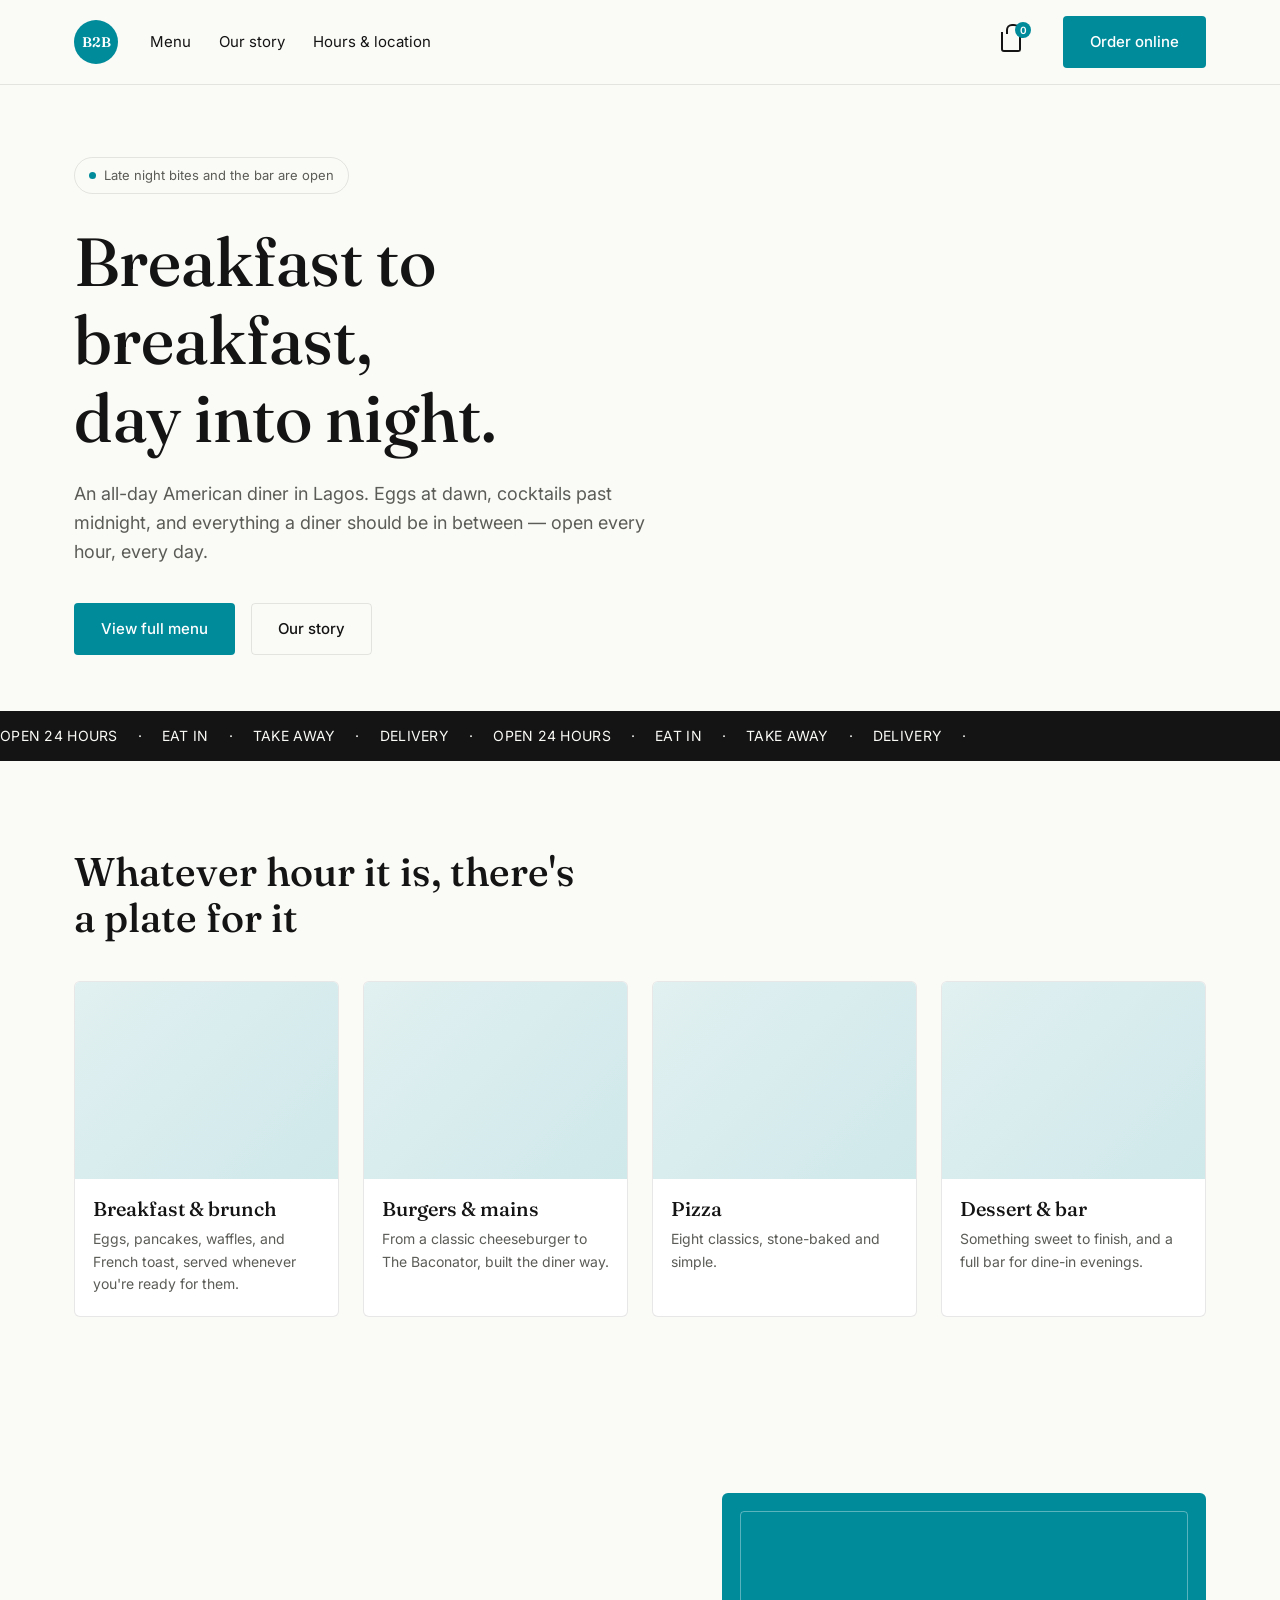
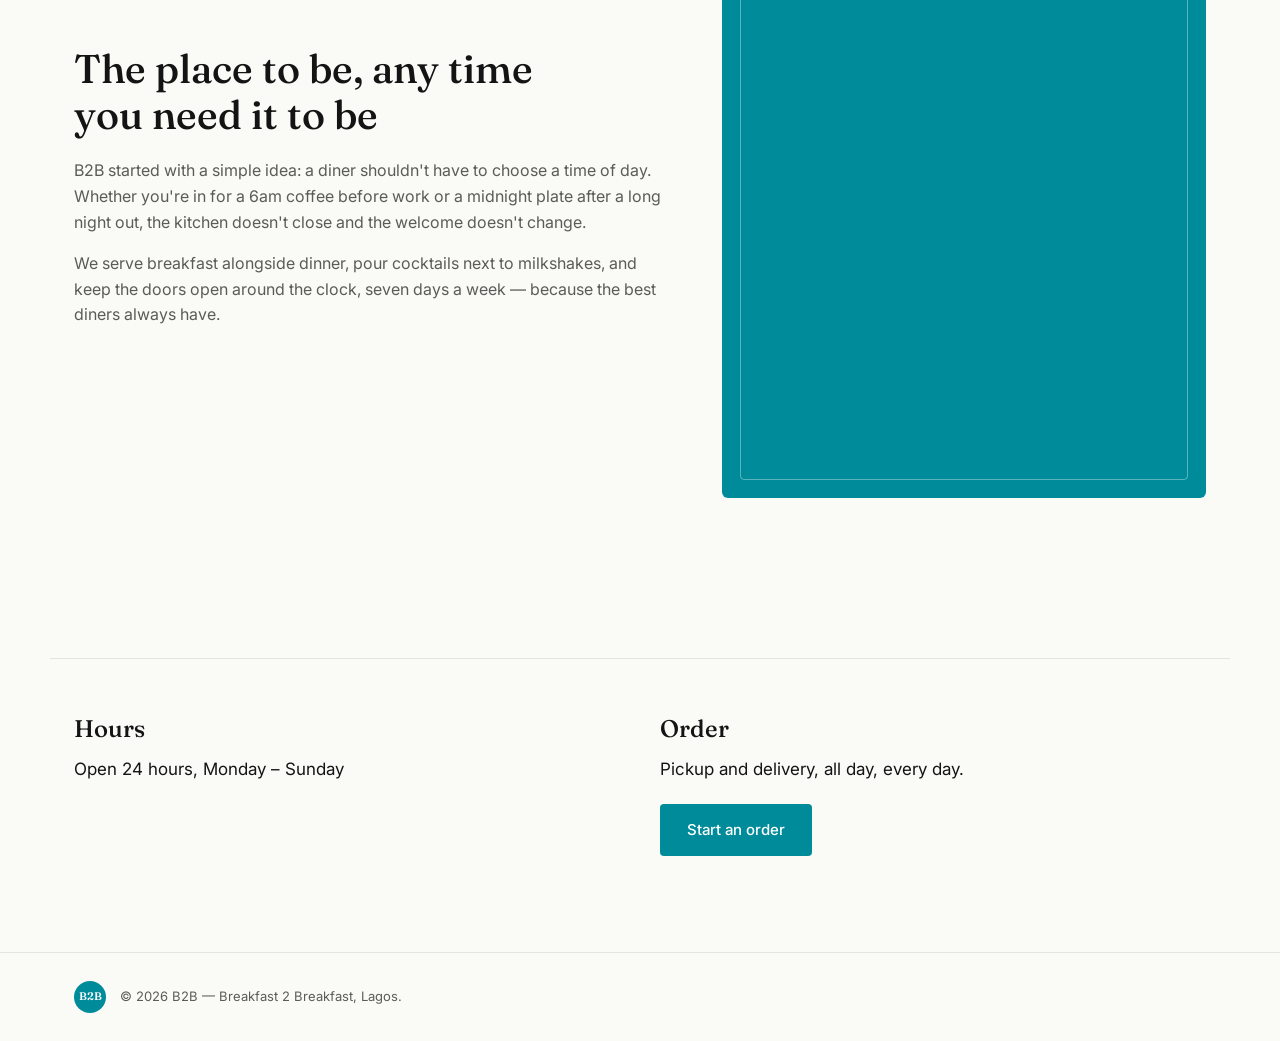
==== index.html @ af019fbb "Add files via upload" ====
<!DOCTYPE html>
<html lang="en">
<head>
<meta charset="UTF-8">
<meta name="viewport" content="width=device-width, initial-scale=1.0">
<title>B2B — Breakfast 2 Breakfast | Lagos</title>
<meta name="description" content="B2B - Breakfast 2 Breakfast. All-day American diner in Lagos, open 24 hours. Eat in, take away, or delivery.">
<link rel="preconnect" href="https://fonts.googleapis.com">
<link rel="preconnect" href="https://fonts.gstatic.com" crossorigin>
<link href="https://fonts.googleapis.com/css2?family=Fraunces:opsz,wght@9..144,400;9..144,500;9..144,600&family=Inter:wght@400;500;600&display=swap" rel="stylesheet">
<link rel="stylesheet" href="css/styles.css">
</head>
<body>

<header class="site-header">
  <div class="wrap header-inner">
    <a href="index.html" class="logo">
      <span class="logo-mark">B2B</span>
    </a>
    <nav class="main-nav" id="main-nav">
      <a href="menu.html">Menu</a>
      <a href="#story">Our story</a>
      <a href="#hours">Hours &amp; location</a>
    </nav>
    <a href="cart.html" class="cart-link" aria-label="View cart">
      <i class="cart-icon"></i>
      <span class="cart-count" id="cart-count" hidden>0</span>
    </a>
    <a href="menu.html" class="btn btn-primary header-cta">Order online</a>
    <button class="nav-toggle" id="nav-toggle" aria-label="Toggle navigation" aria-expanded="false">
      <span></span><span></span><span></span>
    </button>
  </div>
</header>

<main>

  <section class="hero">
    <div class="wrap hero-inner">
      <p class="serving-chip" id="serving-chip">
        <span class="dot"></span>
        <span id="serving-text">Checking what's on&hellip;</span>
      </p>
      <h1 class="hero-headline">Breakfast to breakfast,<br>day into night.</h1>
      <p class="hero-sub">An all-day American diner in Lagos. Eggs at dawn, cocktails past midnight, and everything a diner should be in between &mdash; open every hour, every day.</p>
      <div class="hero-actions">
        <a href="menu.html" class="btn btn-primary">View full menu</a>
        <a href="#story" class="btn btn-ghost">Our story</a>
      </div>
    </div>
  </section>

  <div class="ribbon" aria-hidden="true">
    <div class="ribbon-track">
      <span>OPEN 24 HOURS</span><span>&middot;</span>
      <span>EAT IN</span><span>&middot;</span>
      <span>TAKE AWAY</span><span>&middot;</span>
      <span>DELIVERY</span><span>&middot;</span>
      <span>OPEN 24 HOURS</span><span>&middot;</span>
      <span>EAT IN</span><span>&middot;</span>
      <span>TAKE AWAY</span><span>&middot;</span>
      <span>DELIVERY</span><span>&middot;</span>
    </div>
  </div>

  <section class="categories" id="menu-preview">
    <div class="wrap">
      <h2>Whatever hour it is, there's a plate for it</h2>
      <div class="category-grid">
        <a href="menu.html#breakfast" class="category-card">
          <div class="category-photo" aria-hidden="true"></div>
          <h3>Breakfast &amp; brunch</h3>
          <p>Eggs, pancakes, waffles, and French toast, served whenever you're ready for them.</p>
        </a>
        <a href="menu.html#burgers" class="category-card">
          <div class="category-photo" aria-hidden="true"></div>
          <h3>Burgers &amp; mains</h3>
          <p>From a classic cheeseburger to The Baconator, built the diner way.</p>
        </a>
        <a href="menu.html#pizza" class="category-card">
          <div class="category-photo" aria-hidden="true"></div>
          <h3>Pizza</h3>
          <p>Eight classics, stone-baked and simple.</p>
        </a>
        <a href="menu.html#dessert" class="category-card">
          <div class="category-photo" aria-hidden="true"></div>
          <h3>Dessert &amp; bar</h3>
          <p>Something sweet to finish, and a full bar for dine-in evenings.</p>
        </a>
      </div>
    </div>
  </section>

  <section class="story" id="story">
    <div class="wrap story-inner">
      <div class="story-copy">
        <h2>The place to be, any time you need it to be</h2>
        <p>B2B started with a simple idea: a diner shouldn't have to choose a time of day. Whether you're in for a 6am coffee before work or a midnight plate after a long night out, the kitchen doesn't close and the welcome doesn't change.</p>
        <p>We serve breakfast alongside dinner, pour cocktails next to milkshakes, and keep the doors open around the clock, seven days a week &mdash; because the best diners always have.</p>
      </div>
      <div class="story-visual" aria-hidden="true"></div>
    </div>
  </section>

  <section class="hours" id="hours">
    <div class="wrap hours-inner">
      <div class="hours-block">
        <h2>Hours</h2>
        <p class="hours-line">Open 24 hours, Monday &ndash; Sunday</p>
      </div>
      <div class="hours-block">
        <h2>Order</h2>
        <p class="hours-line">Pickup and delivery, all day, every day.</p>
        <a href="menu.html" class="btn btn-primary">Start an order</a>
      </div>
    </div>
  </section>

</main>

<footer class="site-footer">
  <div class="wrap footer-inner">
    <span class="logo-mark small">B2B</span>
    <p>&copy; <span id="year"></span> B2B &mdash; Breakfast 2 Breakfast, Lagos.</p>
  </div>
</footer>

<script src="js/cart.js"></script>
<script src="js/main.js"></script>
</body>
</html>
---- css/styles.css ----
/* ---------- Tokens ---------- */
:root {
  --teal: #008B9B;
  --teal-dark: #00707D;
  --bg: #FAFAF7;
  --surface: #FFFFFF;
  --ink: #141414;
  --ink-muted: #5B5B57;
  --gold: #C9A227;
  --border: rgba(20, 20, 20, 0.1);

  --font-display: 'Fraunces', serif;
  --font-body: 'Inter', sans-serif;

  --wrap: 1180px;
}

* { box-sizing: border-box; }
html { scroll-behavior: smooth; }

body {
  margin: 0;
  background: var(--bg);
  color: var(--ink);
  font-family: var(--font-body);
  font-size: 16px;
  line-height: 1.6;
  -webkit-font-smoothing: antialiased;
}

a { color: inherit; text-decoration: none; }

.wrap {
  max-width: var(--wrap);
  margin: 0 auto;
  padding: 0 24px;
}

h1, h2, h3 {
  font-family: var(--font-display);
  font-weight: 500;
  line-height: 1.15;
  margin: 0;
}

h2 { font-size: clamp(28px, 3.5vw, 40px); max-width: 20ch; }
h3 { font-size: 20px; }

p { margin: 0; color: var(--ink-muted); max-width: 65ch; }

:focus-visible {
  outline: 2px solid var(--teal);
  outline-offset: 3px;
}

@media (prefers-reduced-motion: reduce) {
  * { animation: none !important; transition: none !important; }
  html { scroll-behavior: auto; }
}

/* ---------- Buttons ---------- */
.btn {
  display: inline-flex;
  align-items: center;
  justify-content: center;
  padding: 13px 26px;
  border-radius: 4px;
  font-family: var(--font-body);
  font-weight: 500;
  font-size: 15px;
  border: 1px solid transparent;
  cursor: pointer;
  transition: background-color 0.15s ease, border-color 0.15s ease, transform 0.15s ease;
}
.btn:active { transform: scale(0.97); }
.btn:disabled { opacity: 0.6; cursor: default; transform: none; }

.btn-primary {
  background: var(--teal);
  color: #fff;
}
.btn-primary:hover { background: var(--teal-dark); }

.btn-ghost {
  background: transparent;
  border-color: var(--border);
  color: var(--ink);
}
.btn-ghost:hover { border-color: var(--ink); }

/* ---------- Header ---------- */
.site-header {
  position: sticky;
  top: 0;
  background: var(--bg);
  border-bottom: 1px solid var(--border);
  z-index: 50;
}

.header-inner {
  display: flex;
  align-items: center;
  gap: 32px;
  padding-top: 16px;
  padding-bottom: 16px;
}

.logo-mark {
  display: inline-flex;
  align-items: center;
  justify-content: center;
  width: 44px;
  height: 44px;
  border-radius: 50%;
  background: var(--teal);
  color: #fff;
  font-family: var(--font-display);
  font-size: 14px;
  font-weight: 600;
}
.logo-mark.small { width: 32px; height: 32px; font-size: 11px; }

.main-nav {
  display: flex;
  gap: 28px;
  margin-right: auto;
  font-size: 15px;
}

.header-cta { margin-left: 0; }

.cart-link {
  position: relative;
  display: inline-flex;
  align-items: center;
  justify-content: center;
  width: 40px;
  height: 40px;
}

.cart-icon {
  width: 20px;
  height: 20px;
  border: 2px solid var(--ink);
  border-top: none;
  border-radius: 0 0 3px 3px;
  position: relative;
}
.cart-icon::before {
  content: "";
  position: absolute;
  top: -8px;
  left: 3px;
  width: 10px;
  height: 8px;
  border: 2px solid var(--ink);
  border-bottom: none;
  border-radius: 6px 6px 0 0;
}

.cart-count {
  position: absolute;
  top: 0;
  right: 0;
  min-width: 16px;
  height: 16px;
  padding: 0 4px;
  border-radius: 8px;
  background: var(--teal);
  color: #fff;
  font-size: 10px;
  font-weight: 600;
  display: flex;
  align-items: center;
  justify-content: center;
}
.cart-count.pop {
  animation: cart-pop 0.3s ease;
}

@keyframes cart-pop {
  0% { transform: scale(1); }
  40% { transform: scale(1.35); }
  100% { transform: scale(1); }
}

.nav-toggle {
  display: none;
  flex-direction: column;
  gap: 5px;
  background: none;
  border: none;
  padding: 8px;
  cursor: pointer;
}
.nav-toggle span {
  width: 22px;
  height: 2px;
  background: var(--ink);
}

@media (max-width: 760px) {
  .main-nav {
    display: none;
    order: 3;
    width: 100%;
    flex-direction: column;
    gap: 16px;
    padding-top: 16px;
  }
  .main-nav.open { display: flex; }
  .header-inner { flex-wrap: wrap; }
  .header-cta { display: none; }
  .nav-toggle { display: flex; margin-left: auto; }
}

/* ---------- Hero ---------- */
.hero { padding: 72px 0 56px; }

.serving-chip {
  display: inline-flex;
  align-items: center;
  gap: 8px;
  padding: 7px 14px;
  border: 1px solid var(--border);
  border-radius: 999px;
  font-size: 13px;
  color: var(--ink-muted);
  margin-bottom: 28px;
}

.serving-chip .dot {
  width: 7px;
  height: 7px;
  border-radius: 50%;
  background: var(--teal);
}

.hero-headline {
  font-size: clamp(38px, 6vw, 68px);
  max-width: 15ch;
  margin-bottom: 24px;
}

.hero-sub {
  font-size: 18px;
  max-width: 52ch;
  margin-bottom: 36px;
}

.hero-actions { display: flex; gap: 16px; flex-wrap: wrap; }

/* ---------- Ribbon ---------- */
.ribbon {
  background: var(--ink);
  color: var(--bg);
  overflow: hidden;
  padding: 14px 0;
}

.ribbon-track {
  display: flex;
  gap: 20px;
  white-space: nowrap;
  width: max-content;
  font-size: 14px;
  letter-spacing: 0.02em;
  animation: scroll-ribbon 28s linear infinite;
}

@keyframes scroll-ribbon {
  from { transform: translateX(0); }
  to { transform: translateX(-50%); }
}

/* ---------- Categories ---------- */
.categories { padding: 88px 0; }
.categories h2 { margin-bottom: 40px; }

.category-grid {
  display: grid;
  grid-template-columns: repeat(4, 1fr);
  gap: 24px;
}

.category-card {
  display: block;
  background: var(--surface);
  border: 1px solid var(--border);
  border-radius: 6px;
  overflow: hidden;
  transition: transform 0.2s ease, box-shadow 0.2s ease;
  opacity: 0;
  transform: translateY(16px);
}
.category-card.in-view {
  opacity: 1;
  transform: translateY(0);
}
.category-card:hover {
  transform: translateY(-3px);
  box-shadow: 0 8px 20px rgba(20,20,20,0.06);
}
.category-grid .category-card:nth-child(1) { transition-delay: 0s; }
.category-grid .category-card:nth-child(2) { transition-delay: 0.08s; }
.category-grid .category-card:nth-child(3) { transition-delay: 0.16s; }
.category-grid .category-card:nth-child(4) { transition-delay: 0.24s; }

.category-photo {
  aspect-ratio: 4/3;
  background: linear-gradient(135deg, #E1F0F1, #CFE8EA);
}

.category-card h3, .category-card p { padding: 0 18px; }
.category-card h3 { margin-top: 18px; margin-bottom: 8px; }
.category-card p { margin-bottom: 20px; font-size: 14px; }

@media (max-width: 900px) {
  .category-grid { grid-template-columns: repeat(2, 1fr); }
}
@media (max-width: 520px) {
  .category-grid { grid-template-columns: 1fr; }
}

/* ---------- Story ---------- */
.story { padding: 88px 0; }

.story-inner {
  display: grid;
  grid-template-columns: 1.1fr 0.9fr;
  gap: 56px;
  align-items: center;
}

.story-copy {
  opacity: 0;
  transform: translateY(16px);
  transition: opacity 0.5s ease, transform 0.5s ease;
}
.story-copy.in-view { opacity: 1; transform: translateY(0); }

.story-copy h2 { margin-bottom: 20px; }
.story-copy p { margin-bottom: 16px; }

.story-visual {
  aspect-ratio: 4/5;
  background: var(--teal);
  border-radius: 6px;
  position: relative;
}
.story-visual::after {
  content: "";
  position: absolute;
  inset: 18px;
  border: 1px solid rgba(255,255,255,0.35);
  border-radius: 4px;
}

@media (max-width: 800px) {
  .story-inner { grid-template-columns: 1fr; }
  .story-visual { order: -1; }
}

/* ---------- Hours ---------- */
.hours { padding: 72px 0 96px; }

.hours-inner {
  display: grid;
  grid-template-columns: 1fr 1fr;
  gap: 40px;
  border-top: 1px solid var(--border);
  padding-top: 56px;
}

.hours-block h2 { margin-bottom: 14px; font-size: 24px; }
.hours-line { font-size: 17px; color: var(--ink); margin-bottom: 20px; }

@media (max-width: 700px) {
  .hours-inner { grid-template-columns: 1fr; }
}

/* ---------- Footer ---------- */
.site-footer {
  border-top: 1px solid var(--border);
  padding: 28px 0;
}

.footer-inner {
  display: flex;
  align-items: center;
  gap: 14px;
  font-size: 13px;
  color: var(--ink-muted);
}

/* ---------- Menu page ---------- */
.menu-intro { padding: 56px 0 28px; }
.menu-intro h1 { font-size: clamp(32px, 5vw, 48px); margin-bottom: 14px; }

.menu-controls-wrap {
  position: sticky;
  top: 77px;
  background: var(--bg);
  border-bottom: 1px solid var(--border);
  z-index: 40;
  padding-bottom: 14px;
}

.search-bar {
  display: flex;
  align-items: center;
  gap: 10px;
  background: var(--surface);
  border: 1px solid var(--border);
  border-radius: 6px;
  padding: 12px 16px;
  margin-bottom: 16px;
}

.search-icon {
  width: 15px;
  height: 15px;
  border: 2px solid var(--ink-muted);
  border-radius: 50%;
  position: relative;
  flex-shrink: 0;
}
.search-icon::after {
  content: "";
  position: absolute;
  width: 6px;
  height: 2px;
  background: var(--ink-muted);
  bottom: -4px;
  right: -5px;
  transform: rotate(45deg);
}

.search-bar input {
  border: none;
  background: none;
  outline: none;
  font-family: var(--font-body);
  font-size: 15px;
  width: 100%;
  color: var(--ink);
}

.category-tabs {
  display: flex;
  gap: 10px;
  overflow-x: auto;
  scrollbar-width: none;
}
.category-tabs::-webkit-scrollbar { display: none; }

.tab {
  flex-shrink: 0;
  padding: 8px 16px;
  border-radius: 999px;
  border: 1px solid var(--border);
  background: var(--surface);
  font-family: var(--font-body);
  font-size: 14px;
  color: var(--ink-muted);
  cursor: pointer;
  white-space: nowrap;
  transition: background-color 0.15s ease, border-color 0.15s ease, color 0.15s ease;
}
.tab.active {
  background: var(--ink);
  border-color: var(--ink);
  color: var(--bg);
}

.menu-list { padding: 40px 0 96px; }

#menu-sections.fade-refresh {
  animation: fade-in-up 0.25s ease;
}

@keyframes fade-in-up {
  from { opacity: 0; transform: translateY(8px); }
  to { opacity: 1; transform: translateY(0); }
}

.skeleton-row {
  display: flex;
  align-items: center;
  gap: 16px;
  padding: 16px 0;
  border-bottom: 1px solid var(--border);
}

.skeleton-block {
  background: linear-gradient(90deg, var(--border) 25%, rgba(20,20,20,0.06) 50%, var(--border) 75%);
  background-size: 200% 100%;
  animation: skeleton-shimmer 1.4s ease-in-out infinite;
  border-radius: 6px;
}

.skeleton-photo { width: 64px; height: 64px; flex-shrink: 0; }
.skeleton-lines { flex: 1; display: flex; flex-direction: column; gap: 8px; }
.skeleton-line { height: 12px; border-radius: 4px; }
.skeleton-line.short { width: 40%; }

@keyframes skeleton-shimmer {
  0% { background-position: 200% 0; }
  100% { background-position: -200% 0; }
}

.empty-state {
  text-align: center;
  padding: 60px 0;
  font-size: 16px;
  max-width: none;
}

.menu-category { margin-bottom: 56px; }

.menu-category-header { margin-bottom: 20px; }
.menu-category-header h2 { font-size: 26px; margin-bottom: 6px; }
.bar-note { font-size: 13px; color: var(--gold); font-style: italic; }

.menu-items {
  display: flex;
  flex-direction: column;
}

.menu-item {
  display: flex;
  align-items: center;
  gap: 16px;
  padding: 16px 0;
  border-bottom: 1px solid var(--border);
}

.menu-item-photo {
  width: 64px;
  height: 64px;
  border-radius: 6px;
  background: linear-gradient(135deg, #E1F0F1, #CFE8EA);
  flex-shrink: 0;
}

.menu-item-info { flex: 1; min-width: 0; }

.menu-item-top {
  display: flex;
  justify-content: space-between;
  gap: 12px;
  align-items: baseline;
}

.menu-item-top h4 {
  font-family: var(--font-display);
  font-size: 17px;
  font-weight: 500;
  margin: 0;
}

.menu-item-price {
  font-size: 14px;
  font-weight: 600;
  color: var(--teal-dark);
  white-space: nowrap;
}

.menu-item-desc {
  font-size: 13px;
  margin-top: 4px;
  color: var(--ink-muted);
  display: -webkit-box;
  -webkit-line-clamp: 2;
  -webkit-box-orient: vertical;
  overflow: hidden;
}

.btn-add {
  flex-shrink: 0;
  background: transparent;
  border: 1px solid var(--teal);
  color: var(--teal-dark);
  border-radius: 4px;
  padding: 8px 16px;
  font-family: var(--font-body);
  font-size: 13px;
  font-weight: 600;
  cursor: pointer;
  transition: background-color 0.15s ease, color 0.15s ease, transform 0.15s ease;
}
.btn-add:hover { background: var(--teal); color: #fff; }
.btn-add.added {
  background: var(--teal);
  color: #fff;
  transform: scale(1.06);
}

.dine-in-badge {
  flex-shrink: 0;
  font-size: 11px;
  color: var(--gold);
  border: 1px solid var(--gold);
  border-radius: 999px;
  padding: 5px 10px;
  white-space: nowrap;
}

@media (max-width: 600px) {
  .menu-controls-wrap { top: 65px; }
  .menu-item { align-items: flex-start; }
}

/* ---------- Cart page ---------- */
.cart-page { padding: 56px 0 96px; }
.cart-wrap { max-width: 720px; }
.cart-page h1 { font-size: clamp(30px, 5vw, 42px); margin-bottom: 36px; }

.cart-empty {
  text-align: center;
  padding: 60px 0;
}
.cart-empty p { margin: 0 auto 20px; }

.cart-content-header {
  display: flex;
  justify-content: flex-end;
  padding-bottom: 8px;
}

.clear-cart-btn {
  background: none;
  border: none;
  font-family: var(--font-body);
  font-size: 13px;
  color: var(--ink-muted);
  text-decoration: underline;
  cursor: pointer;
  padding: 4px 0;
}
.clear-cart-btn:hover { color: var(--ink); }

.cart-items { border-top: 1px solid var(--border); }

.cart-row {
  display: grid;
  grid-template-columns: 1fr auto auto auto;
  align-items: center;
  gap: 16px;
  padding: 18px 0;
  border-bottom: 1px solid var(--border);
  transition: opacity 0.25s ease, transform 0.25s ease, max-height 0.25s ease;
  max-height: 100px;
}
.cart-row.removing {
  opacity: 0;
  transform: translateX(12px);
}

.qty-value {
  font-size: 14px;
  min-width: 16px;
  text-align: center;
  display: inline-block;
  transition: transform 0.15s ease;
}
.qty-value.bump { transform: scale(1.3); }

.cart-row-name { font-family: var(--font-display); font-size: 16px; color: var(--ink); margin: 0; }
.cart-row-price { font-size: 12px; margin: 2px 0 0; }

.qty-stepper {
  display: flex;
  align-items: center;
  gap: 10px;
  border: 1px solid var(--border);
  border-radius: 999px;
  padding: 4px 10px;
}

.qty-btn {
  background: none;
  border: none;
  font-size: 16px;
  cursor: pointer;
  color: var(--ink);
  width: 20px;
  line-height: 1;
}


.cart-row-total {
  font-size: 14px;
  font-weight: 600;
  color: var(--ink);
  white-space: nowrap;
}

.remove-btn {
  background: none;
  border: none;
  font-size: 20px;
  color: var(--ink-muted);
  cursor: pointer;
  line-height: 1;
}
.remove-btn:hover { color: var(--ink); }

.cart-total-row {
  display: flex;
  justify-content: space-between;
  padding: 24px 0;
  font-family: var(--font-display);
  font-size: 22px;
  border-bottom: 1px solid var(--border);
}
.cart-total-row span:last-child { color: var(--teal-dark); }

.fulfilment-block { padding: 28px 0; border-bottom: 1px solid var(--border); }
.fulfilment-label { font-size: 13px; color: var(--ink-muted); margin-bottom: 12px; }

.fulfilment-options { display: flex; gap: 10px; margin-bottom: 14px; }

.fulfilment-option {
  flex: 1;
  padding: 12px;
  border-radius: 6px;
  border: 1px solid var(--border);
  background: var(--surface);
  font-family: var(--font-body);
  font-size: 14px;
  font-weight: 500;
  color: var(--ink-muted);
  cursor: pointer;
  text-align: center;
}
.fulfilment-option.active {
  border-color: var(--teal);
  border-width: 2px;
  color: var(--teal-dark);
}

.fulfilment-note { font-size: 12px; }

.checkout-actions {
  display: flex;
  flex-direction: column;
  gap: 12px;
  padding-top: 28px;
}

.btn-block { width: 100%; }

.checkout-hint {
  font-size: 12px;
  text-align: center;
  margin-top: 14px;
}

@media (max-width: 560px) {
  .cart-row {
    grid-template-columns: 1fr auto;
    grid-template-areas:
      "info remove"
      "stepper total";
    row-gap: 10px;
  }
  .cart-row-info { grid-area: info; }
  .remove-btn { grid-area: remove; justify-self: end; }
  .qty-stepper { grid-area: stepper; }
  .cart-row-total { grid-area: total; justify-self: end; }
}
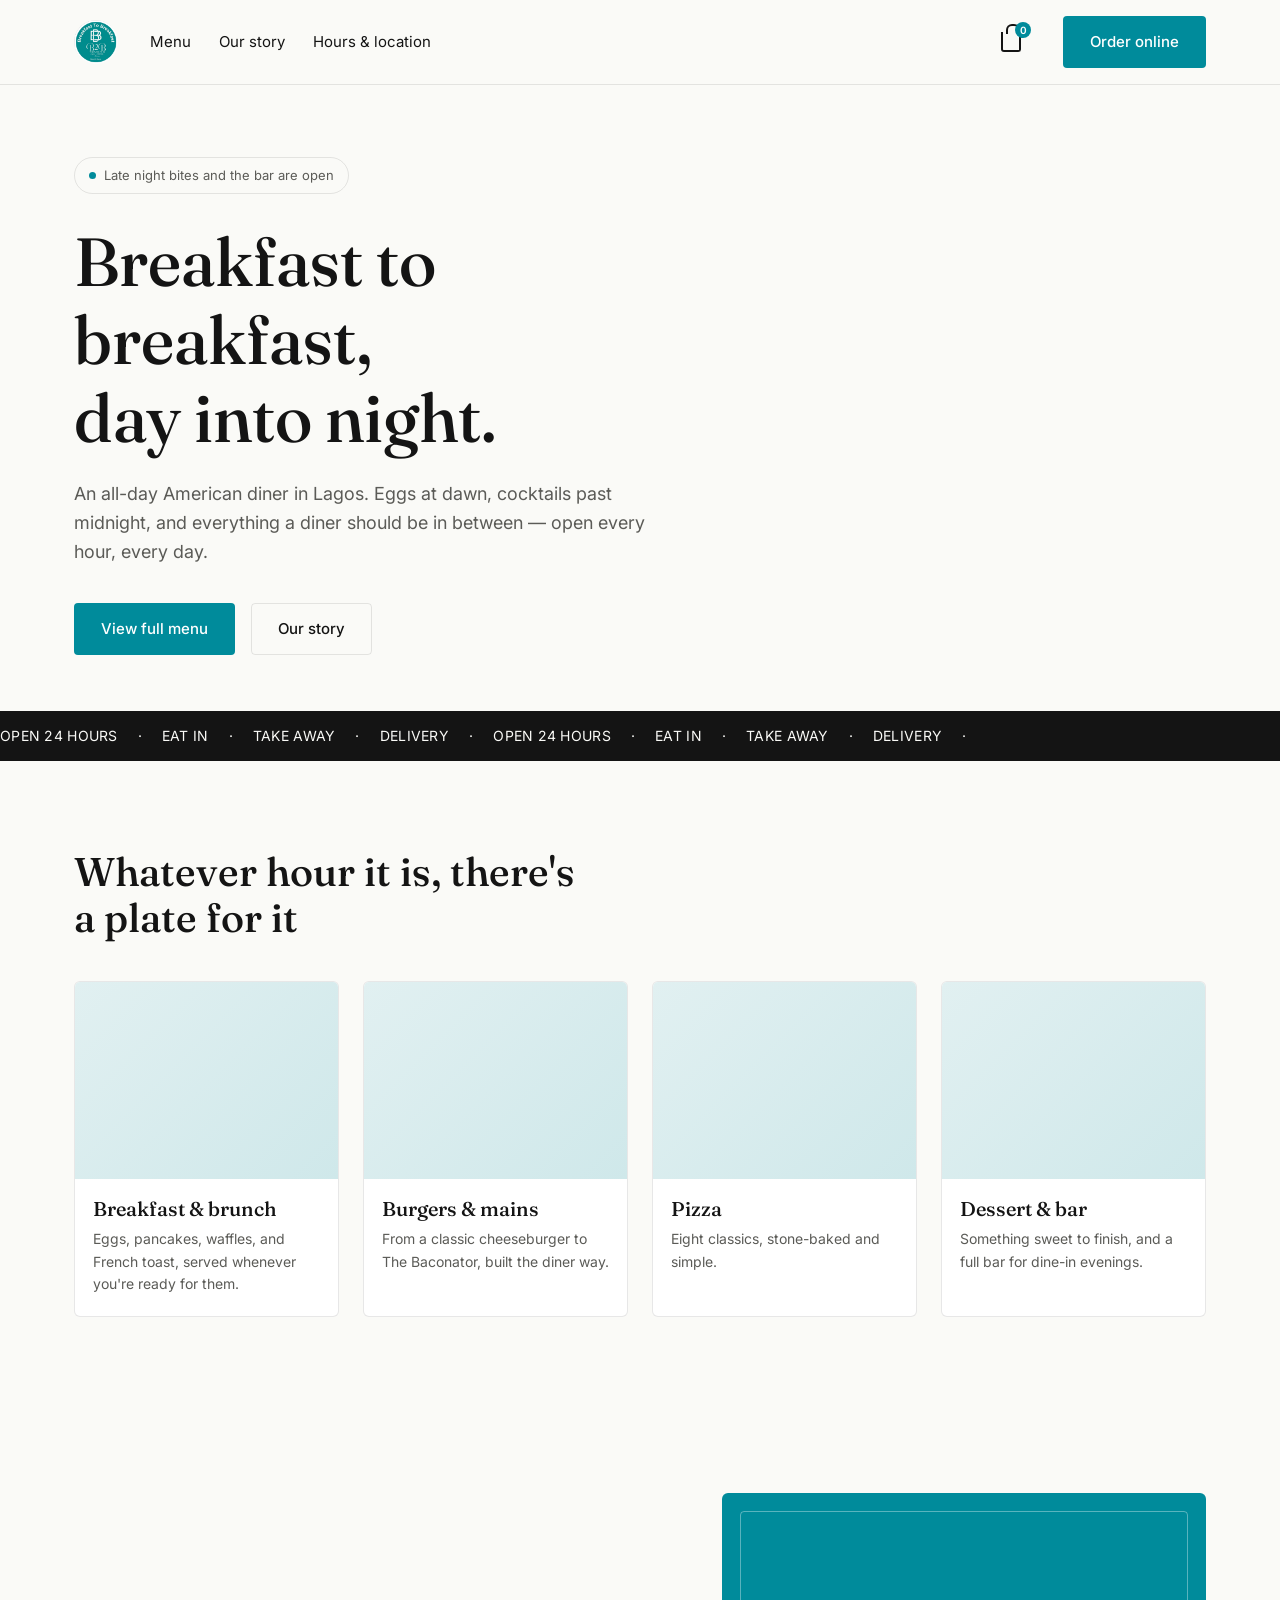
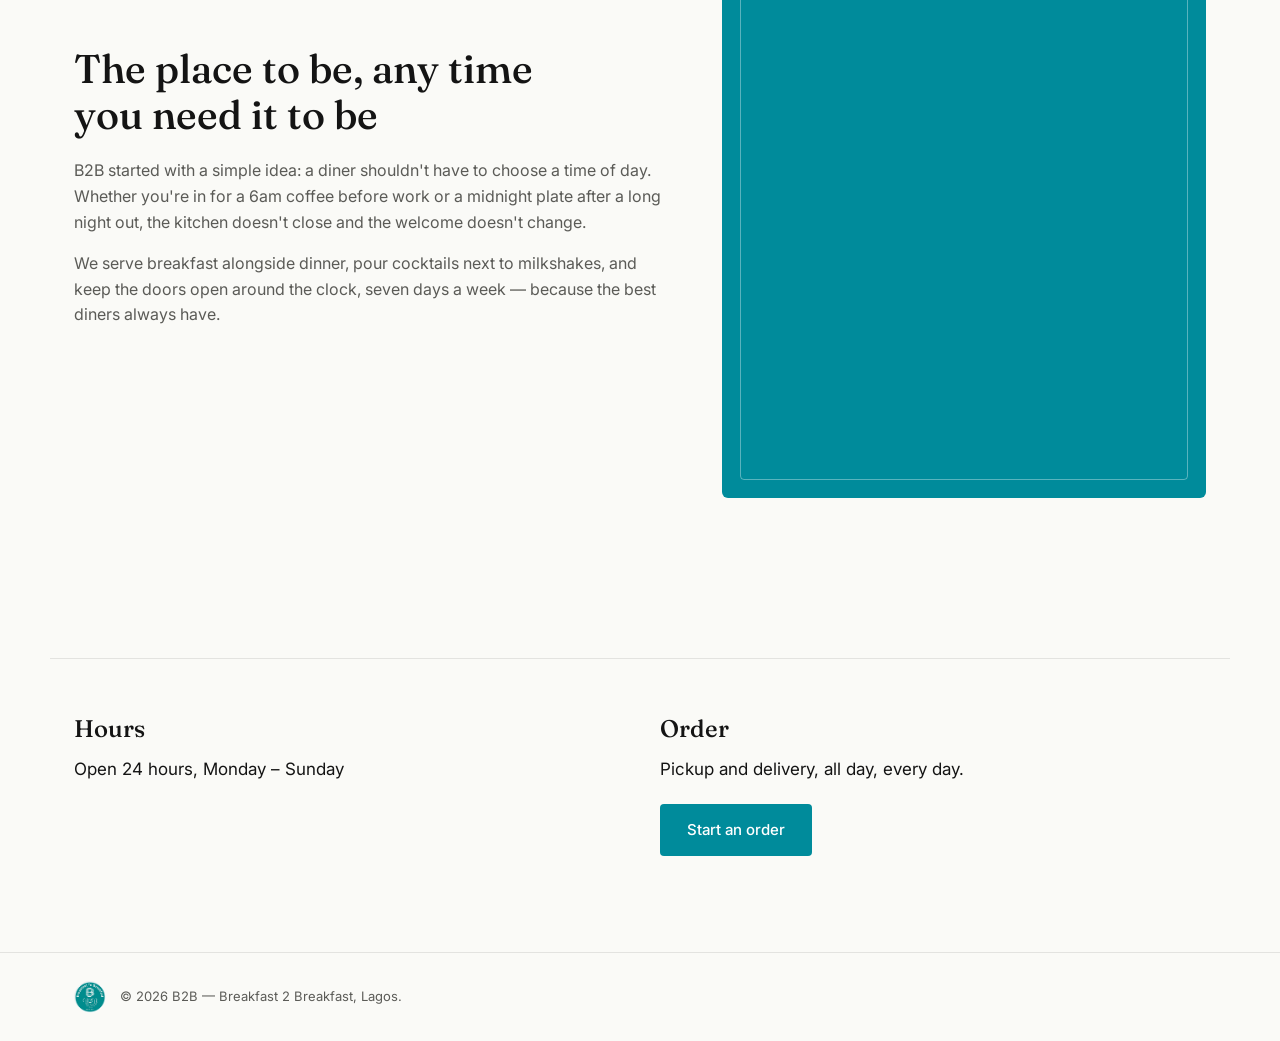
==== commit c2071750: "Replace placeholder logo with real B2B logo across header, footer, favicon, and receipt" ====
--- a/index.html
+++ b/index.html
@@ -8,6 +8,7 @@
 <link rel="preconnect" href="https://fonts.googleapis.com">
 <link rel="preconnect" href="https://fonts.gstatic.com" crossorigin>
 <link href="https://fonts.googleapis.com/css2?family=Fraunces:opsz,wght@9..144,400;9..144,500;9..144,600&family=Inter:wght@400;500;600&display=swap" rel="stylesheet">
+<link rel="icon" href="assets/logo.png" type="image/png">
 <link rel="stylesheet" href="css/styles.css">
 </head>
 <body>
@@ -15,7 +16,7 @@
 <header class="site-header">
   <div class="wrap header-inner">
     <a href="index.html" class="logo">
-      <span class="logo-mark">B2B</span>
+      <img src="assets/logo.png" alt="B2B - Breakfast 2 Breakfast" class="logo-mark">
     </a>
     <nav class="main-nav" id="main-nav">
       <a href="menu.html">Menu</a>
@@ -120,7 +121,7 @@
 
 <footer class="site-footer">
   <div class="wrap footer-inner">
-    <span class="logo-mark small">B2B</span>
+    <img src="assets/logo.png" alt="B2B - Breakfast 2 Breakfast" class="logo-mark small">
     <p>&copy; <span id="year"></span> B2B &mdash; Breakfast 2 Breakfast, Lagos.</p>
   </div>
 </footer>
--- a/css/styles.css
+++ b/css/styles.css
@@ -106,19 +106,13 @@
 }
 
 .logo-mark {
-  display: inline-flex;
-  align-items: center;
-  justify-content: center;
+  display: block;
   width: 44px;
   height: 44px;
   border-radius: 50%;
-  background: var(--teal);
-  color: #fff;
-  font-family: var(--font-display);
-  font-size: 14px;
-  font-weight: 600;
-}
-.logo-mark.small { width: 32px; height: 32px; font-size: 11px; }
+  object-fit: cover;
+}
+.logo-mark.small { width: 32px; height: 32px; }
 
 .main-nav {
   display: flex;
@@ -742,6 +736,90 @@
 
 .fulfilment-note { font-size: 12px; }
 
+.details-block {
+  padding: 28px;
+  margin: 28px 0;
+  background: var(--surface);
+  border: 1px solid var(--border);
+  border-radius: 8px;
+}
+
+.details-block .fulfilment-label {
+  font-family: var(--font-display);
+  font-size: 18px;
+  font-weight: 500;
+  color: var(--ink);
+  text-transform: none;
+  letter-spacing: normal;
+  margin-bottom: 6px;
+}
+
+.details-rule {
+  width: 32px;
+  height: 2px;
+  background: var(--gold);
+  margin-bottom: 22px;
+}
+
+.field { margin-bottom: 20px; }
+.field:last-child { margin-bottom: 0; }
+
+.field label {
+  display: block;
+  font-size: 11px;
+  letter-spacing: 0.06em;
+  text-transform: uppercase;
+  color: var(--ink-muted);
+  margin-bottom: 8px;
+  font-weight: 600;
+}
+
+.optional-tag {
+  font-weight: 400;
+  text-transform: none;
+  letter-spacing: normal;
+  color: var(--ink-muted);
+}
+
+.field input,
+.field textarea {
+  width: 100%;
+  border: 1px solid var(--border);
+  border-radius: 6px;
+  padding: 13px 16px;
+  font-family: var(--font-body);
+  font-size: 15px;
+  color: var(--ink);
+  background: var(--bg);
+  resize: vertical;
+  transition: border-color 0.2s ease, box-shadow 0.2s ease, background-color 0.2s ease;
+}
+
+.field input::placeholder,
+.field textarea::placeholder {
+  color: rgba(20, 20, 20, 0.35);
+}
+
+.field input:hover,
+.field textarea:hover {
+  border-color: rgba(20, 20, 20, 0.22);
+}
+
+.field input:focus,
+.field textarea:focus {
+  outline: none;
+  border-color: var(--teal);
+  background: var(--surface);
+  box-shadow: 0 0 0 3px rgba(0, 139, 155, 0.14);
+}
+
+.field-error {
+  display: block;
+  font-size: 12px;
+  color: #B3261E;
+  margin-top: 6px;
+}
+
 .checkout-actions {
   display: flex;
   flex-direction: column;
@@ -770,3 +848,60 @@
   .qty-stepper { grid-area: stepper; }
   .cart-row-total { grid-area: total; justify-self: end; }
 }
+
+/* ---------- Clear cart modal ---------- */
+.btn-danger {
+  background: transparent;
+  border: 1px solid #B3261E;
+  color: #B3261E;
+}
+.btn-danger:hover { background: #B3261E; color: #fff; }
+
+.modal-overlay[hidden] {
+  display: none;
+}
+
+.modal-overlay {
+  position: fixed;
+  inset: 0;
+  background: rgba(20, 20, 20, 0.45);
+  display: flex;
+  align-items: center;
+  justify-content: center;
+  padding: 24px;
+  z-index: 100;
+  opacity: 0;
+  transition: opacity 0.2s ease;
+}
+.modal-overlay.open { opacity: 1; }
+
+.modal-card {
+  background: var(--surface);
+  border-radius: 8px;
+  padding: 28px;
+  max-width: 380px;
+  width: 100%;
+  transform: translateY(10px) scale(0.97);
+  transition: transform 0.2s ease;
+  box-shadow: 0 20px 50px rgba(20, 20, 20, 0.18);
+}
+.modal-overlay.open .modal-card {
+  transform: translateY(0) scale(1);
+}
+
+.modal-card h3 {
+  font-size: 20px;
+  margin-bottom: 10px;
+}
+
+.modal-card p {
+  font-size: 14px;
+  margin-bottom: 22px;
+}
+
+.modal-actions {
+  display: flex;
+  gap: 10px;
+  justify-content: flex-end;
+}
+.modal-actions .btn { padding: 10px 20px; font-size: 14px; }
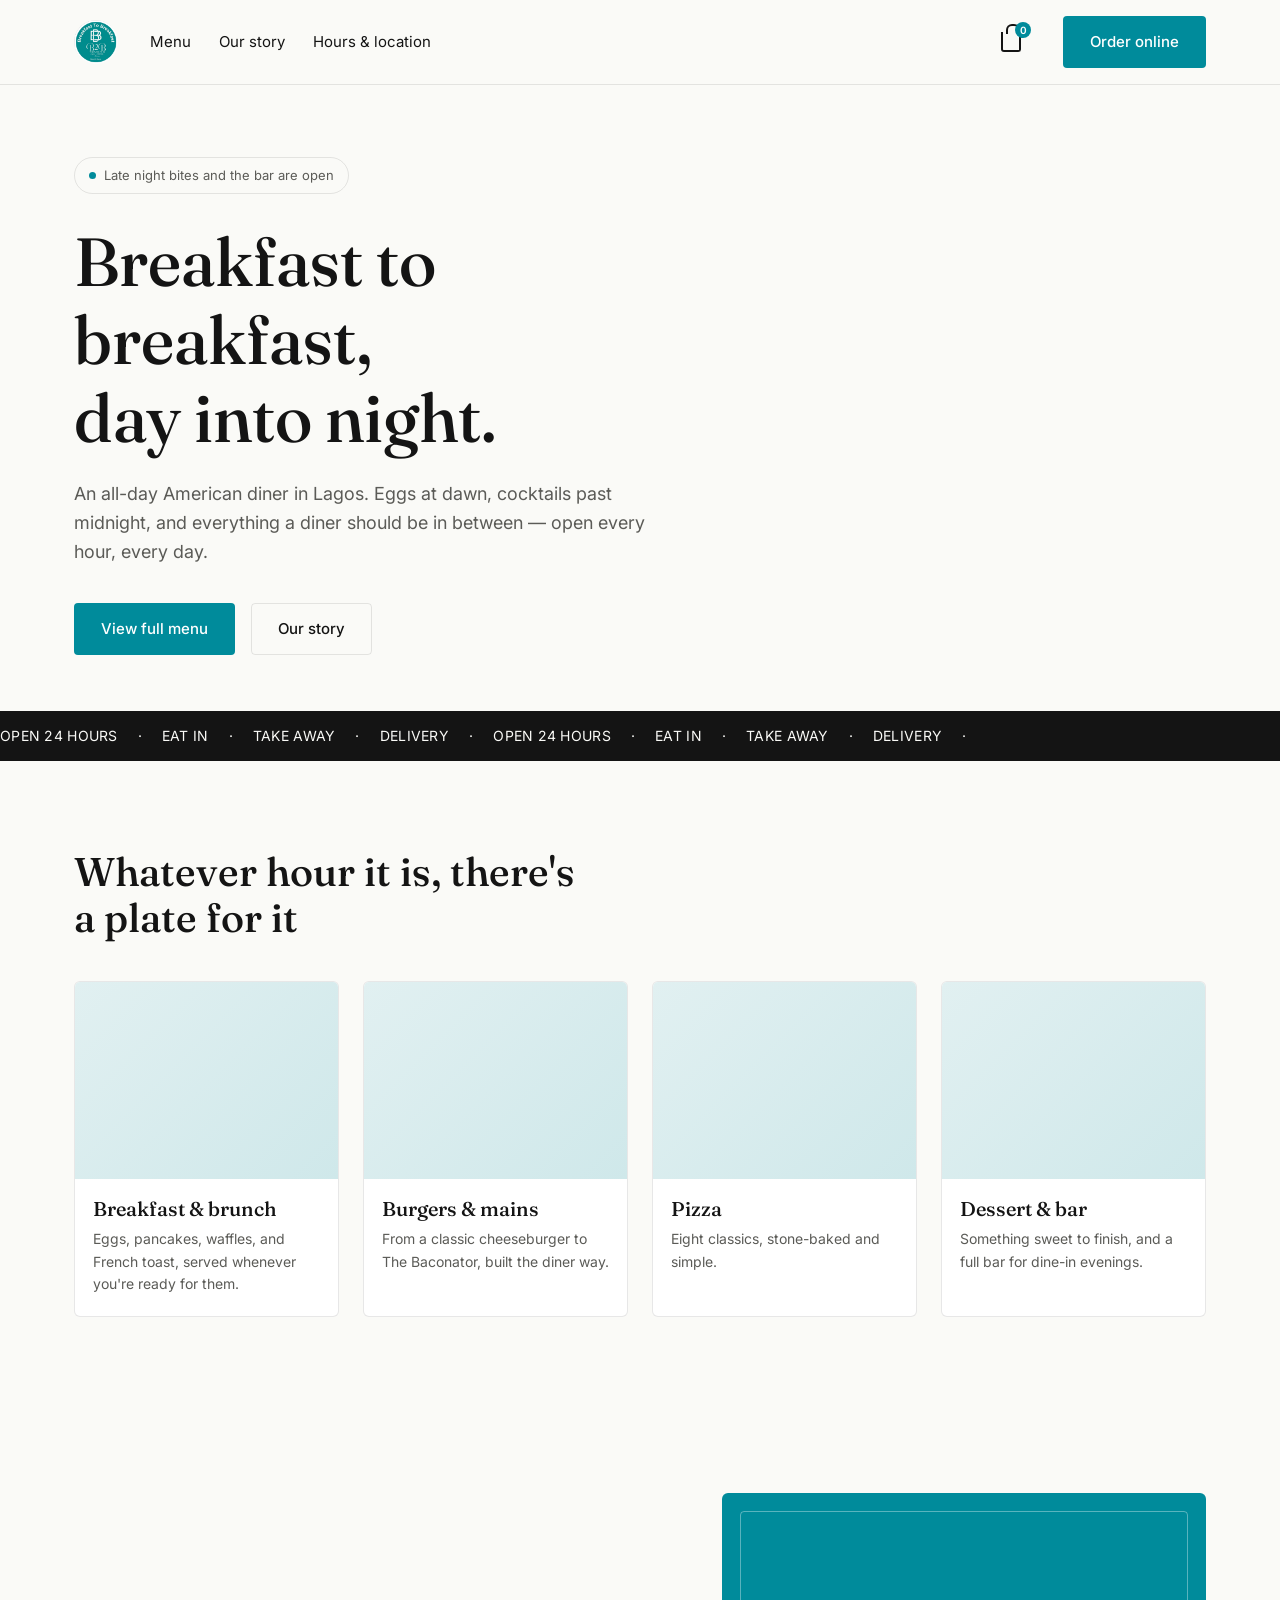
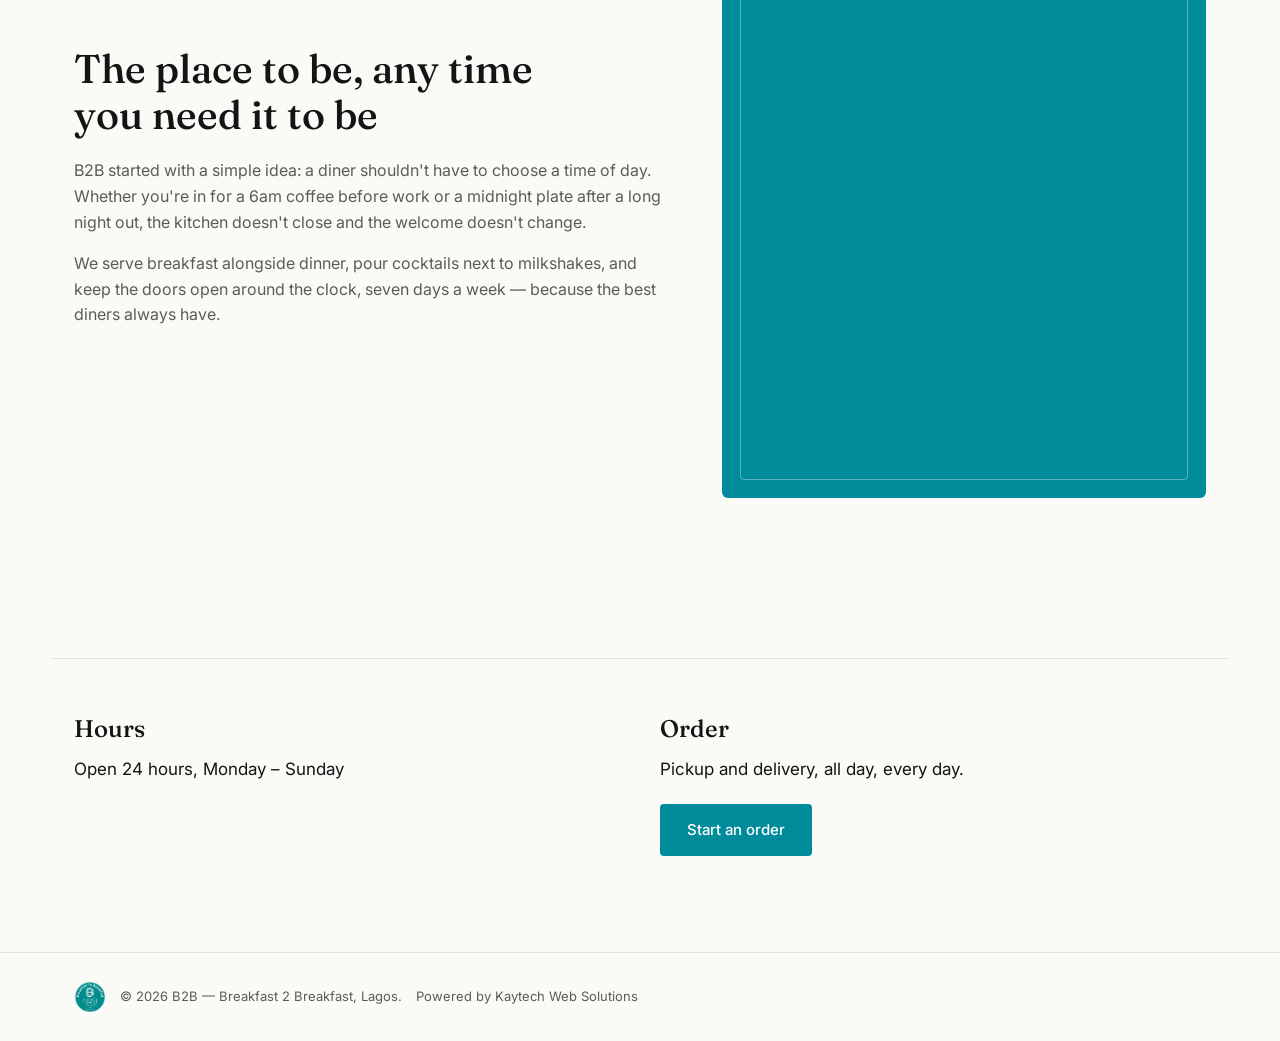
==== commit 39835d4e: "Add Kaytech Web Solutions credit" ====
--- a/index.html
+++ b/index.html
@@ -123,6 +123,7 @@
   <div class="wrap footer-inner">
     <img src="assets/logo.png" alt="B2B - Breakfast 2 Breakfast" class="logo-mark small">
     <p>&copy; <span id="year"></span> B2B &mdash; Breakfast 2 Breakfast, Lagos.</p>
+    <p>Powered by <a href="https://kaytechwebsolutions.vercel.app" target="_blank" rel="noopener noreferrer">Kaytech Web Solutions</a></p>
   </div>
 </footer>
 
